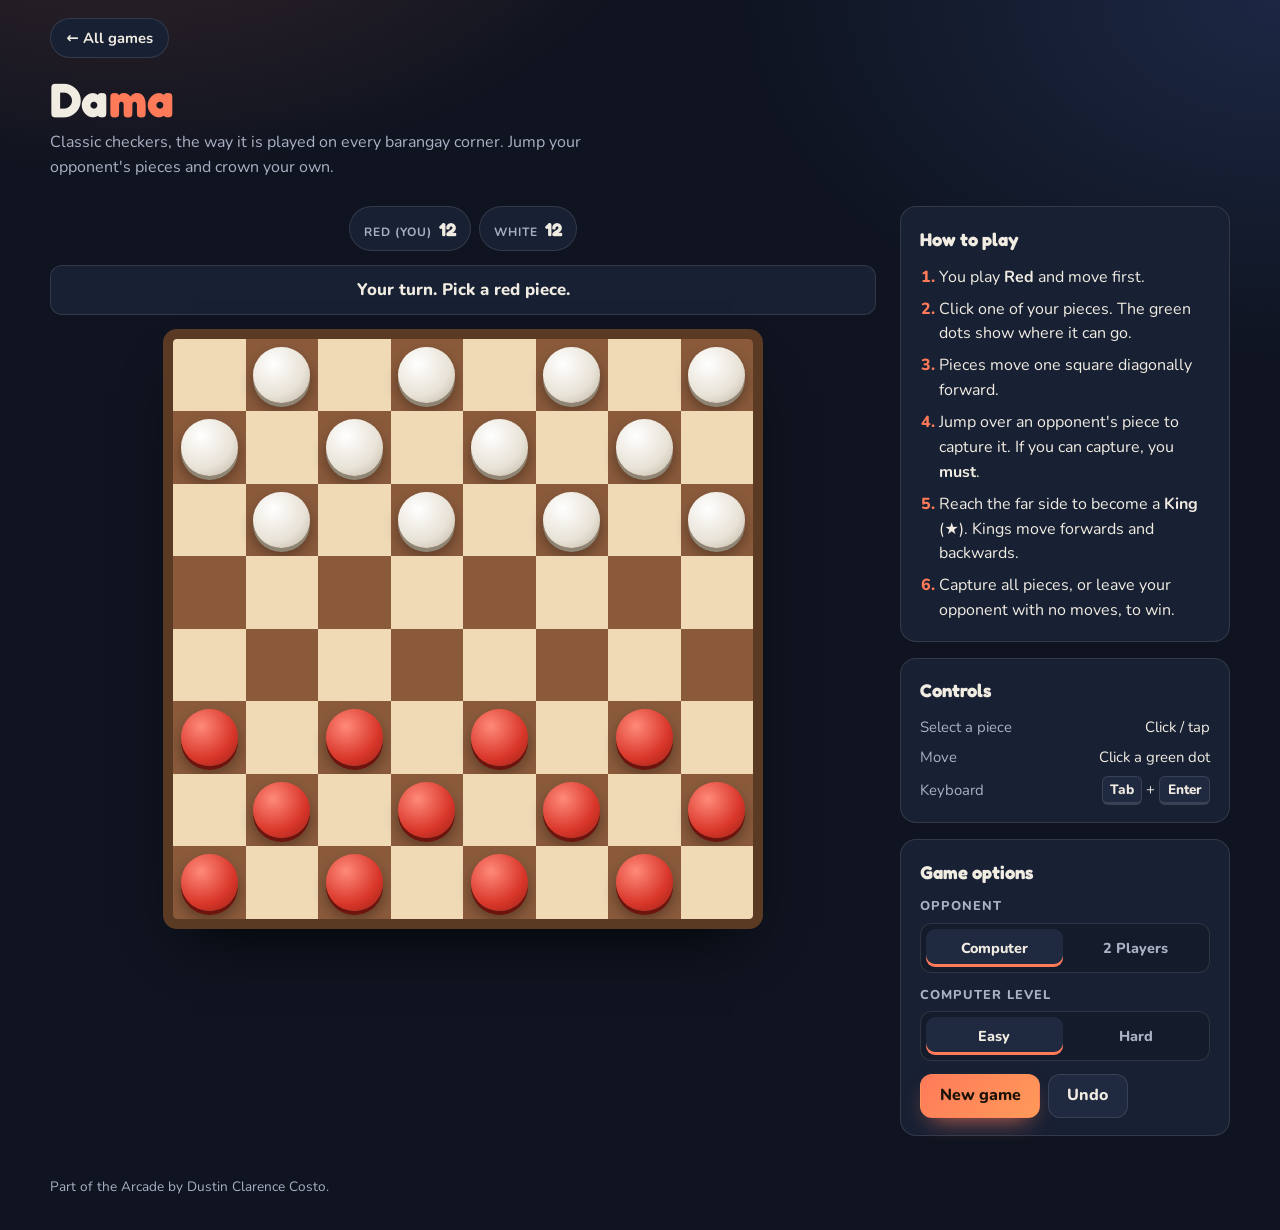
==== dama/index.html @ 762856e3 "Add Arcade: nine browser games Dama, Four in a Row, XOX, Pixel Snake, Number Merge, Sky Stack, Paper" ====
<!doctype html>
<html lang="en">
  <head>
    <meta charset="UTF-8" />
    <meta name="viewport" content="width=device-width, initial-scale=1.0" />
    <title>Dama · Arcade</title>
    <meta name="description" content="Classic Filipino checkers (dama). Play against the computer or a friend." />
    <link rel="icon" href="../favicon.svg" type="image/svg+xml" />
    <link rel="preconnect" href="https://fonts.googleapis.com" />
    <link rel="preconnect" href="https://fonts.gstatic.com" crossorigin />
    <link href="https://fonts.googleapis.com/css2?family=Fredoka:wght@500;600;700&family=Nunito:wght@500;700;800;900&display=swap" rel="stylesheet" />
    <link rel="stylesheet" href="../shared.css" />
    <link rel="stylesheet" href="style.css" />
  </head>
  <body>
    <header class="top wrap">
      <div class="top__row">
        <a class="back" href="../">← All games</a>
      </div>
      <h1 class="title">Da<span>ma</span></h1>
      <p class="tagline">Classic checkers, the way it is played on every barangay corner. Jump your opponent's pieces and crown your own.</p>
    </header>
    <main class="wrap layout">
      <section class="stage" aria-label="Game">
        <div class="hud"><div class="chip"><span>Red (you)</span><b id="red-count">12</b></div><div class="chip"><span>White</span><b id="white-count">12</b></div></div>
        <p class="status" id="status" role="status">Your turn. Pick a red piece.</p>
        <div class="board" id="board" role="grid" aria-label="Dama board"></div>
      </section>
      <aside class="panel">
        <div class="card">
          <h2>How to play</h2>
          <ol class="steps">
            <li>You play <b>Red</b> and move first.</li>
            <li>Click one of your pieces. The green dots show where it can go.</li>
            <li>Pieces move one square diagonally forward.</li>
            <li>Jump over an opponent's piece to capture it. If you can capture, you <b>must</b>.</li>
            <li>Reach the far side to become a <b>King</b> (★). Kings move forwards and backwards.</li>
            <li>Capture all pieces, or leave your opponent with no moves, to win.</li>
          </ol>
        </div>
        <div class="card">
          <h2>Controls</h2>
          <dl class="keys">
            <div><dt>Select a piece</dt><dd>Click / tap</dd></div>
            <div><dt>Move</dt><dd>Click a green dot</dd></div>
            <div><dt>Keyboard</dt><dd><kbd>Tab</kbd> + <kbd>Enter</kbd></dd></div>
          </dl>
        </div>
        <div class="card">
          <h2>Game options</h2>
          <div class="field"><span id="lbl-mode">Opponent</span><div class="seg" role="group" aria-labelledby="lbl-mode"><button type="button" data-mode="cpu" aria-pressed="true">Computer</button><button type="button" data-mode="two" aria-pressed="false">2 Players</button></div></div>
          <div class="field"><span id="lbl-level">Computer level</span><div class="seg" role="group" aria-labelledby="lbl-level"><button type="button" data-level="easy" aria-pressed="true">Easy</button><button type="button" data-level="hard" aria-pressed="false">Hard</button></div></div>
          <div class="row"><button type="button" class="btn btn--primary" id="new">New game</button><button type="button" class="btn" id="undo">Undo</button></div>
        </div>
      </aside>
    </main>
    <footer class="wrap foot">Part of the Arcade by Dustin Clarence Costo.</footer>
    <script type="module" src="game.js"></script>
  </body>
</html>
---- shared.css ----
/* Arcade — shared look for every game page */
:root {
  --bg: #0f1420;
  --bg-2: #141b2b;
  --card: #182033;
  --card-2: #1f2940;
  --text: #f1ece2;
  --muted: #a9b1c4;
  --line: rgba(241, 236, 226, 0.12);
  --accent: #ff7a59;
  --gold: #ffc857;
  --teal: #4fd1b5;
  --blue: #5b8cff;
  --pink: #ff6b9a;
  --focus: #ffd166;
  --radius: 16px;
  --sans: 'Nunito', system-ui, -apple-system, 'Segoe UI', Roboto, Arial, sans-serif;
  --display: 'Fredoka', 'Nunito', system-ui, sans-serif;
}

* { box-sizing: border-box; }
html, body { margin: 0; }
body {
  min-height: 100vh;
  font-family: var(--sans);
  font-size: 1rem;
  line-height: 1.55;
  color: var(--text);
  background:
    radial-gradient(900px 500px at 10% -10%, rgba(255, 122, 89, 0.16), transparent 60%),
    radial-gradient(900px 600px at 100% 0%, rgba(91, 140, 255, 0.16), transparent 60%),
    var(--bg);
}
h1, h2, h3, p { margin: 0; }
button { font: inherit; color: inherit; cursor: pointer; }
:focus-visible { outline: 3px solid var(--focus); outline-offset: 3px; border-radius: 6px; }
.visually-hidden { position: absolute !important; width: 1px; height: 1px; overflow: hidden; clip: rect(0 0 0 0); white-space: nowrap; }
.wrap { width: min(100% - 2rem, 1180px); margin-inline: auto; }

/* ---------- Top bar ---------- */
.top { padding: 1.1rem 0 0.4rem; }
.top__row { display: flex; flex-wrap: wrap; align-items: center; justify-content: space-between; gap: 0.75rem; }
.back {
  display: inline-flex; align-items: center; gap: 0.45rem;
  padding: 0.5rem 0.95rem; border-radius: 999px;
  border: 1px solid var(--line); background: var(--card);
  color: var(--text); text-decoration: none; font-weight: 700; font-size: 0.92rem;
  transition: border-color 0.2s, transform 0.2s;
}
.back:hover { border-color: var(--accent); transform: translateX(-2px); }
.title { margin-top: 1rem; font-family: var(--display); font-weight: 700; font-size: clamp(2rem, 5vw, 3rem); letter-spacing: 0.01em; line-height: 1.05; }
.title span { color: var(--accent); }
.tagline { margin-top: 0.35rem; color: var(--muted); max-width: 60ch; }

/* ---------- Layout ---------- */
.layout { display: grid; grid-template-columns: minmax(0, 1fr) 330px; gap: 1.5rem; align-items: start; padding: 1.25rem 0 2.5rem; }
@media (max-width: 900px) { .layout { grid-template-columns: 1fr; } }
.stage { display: flex; flex-direction: column; align-items: center; gap: 0.85rem; min-width: 0; }

/* status bar above the board */
.hud { display: flex; flex-wrap: wrap; justify-content: center; gap: 0.5rem; width: 100%; }
.chip { display: inline-flex; align-items: baseline; gap: 0.4rem; padding: 0.45rem 0.9rem; border-radius: 999px; background: var(--card); border: 1px solid var(--line); font-weight: 700; }
.chip span { font-size: 0.75rem; text-transform: uppercase; letter-spacing: 0.08em; color: var(--muted); }
.chip b { font-family: var(--display); font-size: 1.15rem; }
.status { width: 100%; text-align: center; padding: 0.7rem 1rem; border-radius: 12px; background: var(--card); border: 1px solid var(--line); font-weight: 800; font-size: 1.05rem; }
.status.win { border-color: var(--teal); color: var(--teal); }
.status.lose { border-color: var(--accent); color: var(--accent); }

/* game canvas / board frame */
.screen { position: relative; width: 100%; max-width: 640px; border-radius: 20px; overflow: hidden; border: 1px solid var(--line); background: var(--bg-2); box-shadow: 0 30px 70px -35px #000; touch-action: none; }
.screen canvas { display: block; width: 100%; height: auto; }

/* start / game-over overlay */
.overlay { position: absolute; inset: 0; display: grid; place-content: center; justify-items: center; gap: 0.8rem; padding: 1.5rem; text-align: center; background: rgba(10, 13, 22, 0.78); backdrop-filter: blur(3px); }
.overlay[hidden] { display: none; }
.overlay h2 { font-family: var(--display); font-size: clamp(1.7rem, 5vw, 2.4rem); }
.overlay p { color: var(--muted); max-width: 32ch; }
.overlay .big { font-family: var(--display); font-size: 1.4rem; color: var(--gold); }

/* ---------- Side panel ---------- */
.panel { display: flex; flex-direction: column; gap: 1rem; }
.card { background: var(--card); border: 1px solid var(--line); border-radius: var(--radius); padding: 1.1rem 1.2rem; }
.card h2 { font-family: var(--display); font-size: 1.15rem; margin-bottom: 0.7rem; }
.steps { margin: 0; padding-left: 1.2rem; display: grid; gap: 0.45rem; }
.steps li::marker { color: var(--accent); font-weight: 800; }
.keys { display: grid; gap: 0.45rem; margin: 0; }
.keys div { display: flex; justify-content: space-between; gap: 0.75rem; align-items: center; font-size: 0.93rem; }
.keys dt { color: var(--muted); }
.keys dd { margin: 0; text-align: right; }
kbd { display: inline-block; min-width: 1.7rem; padding: 0.1rem 0.45rem; border-radius: 6px; border: 1px solid var(--line); border-bottom-width: 3px; background: var(--card-2); font-family: inherit; font-size: 0.85rem; font-weight: 800; text-align: center; color: var(--text); }

/* ---------- Buttons ---------- */
.btn { display: inline-flex; align-items: center; justify-content: center; gap: 0.4rem; min-height: 2.75rem; padding: 0.5rem 1.15rem; border-radius: 12px; border: 1px solid var(--line); background: var(--card-2); font-weight: 800; transition: transform 0.15s, background-color 0.2s, border-color 0.2s; }
.btn:hover { border-color: var(--accent); transform: translateY(-1px); }
.btn:active { transform: translateY(1px); }
.btn--primary { background: linear-gradient(135deg, var(--accent), #ff9a5a); border-color: transparent; color: #1b1208; box-shadow: 0 10px 24px -12px var(--accent); }
.btn--wide { width: 100%; }
.row { display: flex; flex-wrap: wrap; gap: 0.5rem; }
.seg { display: grid; grid-auto-flow: column; grid-auto-columns: 1fr; gap: 0.3rem; padding: 0.3rem; border-radius: 12px; background: var(--bg-2); border: 1px solid var(--line); }
.seg button { min-height: 2.4rem; border: 0; border-radius: 9px; background: transparent; font-weight: 800; font-size: 0.9rem; color: var(--muted); }
.seg button[aria-pressed='true'] { background: var(--card-2); color: var(--text); box-shadow: inset 0 -3px 0 var(--accent); }
.field { display: grid; gap: 0.35rem; margin-bottom: 0.8rem; }
.field > span { font-size: 0.8rem; font-weight: 800; color: var(--muted); text-transform: uppercase; letter-spacing: 0.08em; }

/* on-screen touch pad */
.pad { display: none; grid-template-columns: repeat(3, 3.6rem); grid-template-rows: repeat(2, 3.6rem); gap: 0.4rem; justify-content: center; }
.pad button { border-radius: 14px; border: 1px solid var(--line); background: var(--card); font-size: 1.4rem; font-weight: 900; touch-action: manipulation; user-select: none; }
.pad button:active, .pad button.down { background: var(--card-2); border-color: var(--accent); }
.pad .up { grid-column: 2; grid-row: 1; }
.pad .left { grid-column: 1; grid-row: 2; }
.pad .down-btn { grid-column: 2; grid-row: 2; }
.pad .right { grid-column: 3; grid-row: 2; }
@media (hover: none), (max-width: 900px) { .pad { display: grid; } }

.foot { padding: 0 0 2rem; color: var(--muted); font-size: 0.85rem; }

@media (prefers-reduced-motion: reduce) { * { transition: none !important; animation: none !important; } }
---- dama/style.css ----
.board {
  display: grid;
  grid-template-columns: repeat(8, 1fr);
  width: min(100%, 600px);
  aspect-ratio: 1;
  border-radius: 14px;
  overflow: hidden;
  border: 10px solid #5a3a22;
  box-shadow: 0 30px 60px -30px #000, inset 0 0 0 1px rgba(0, 0, 0, 0.3);
}
.sq { position: relative; display: grid; place-items: center; border: 0; padding: 0; background: #f0d9b5; }
.sq.dark { background: #8a5a3b; }
.sq.dark:hover { background: #9a6847; }
.sq.sel { background: #b98a2a !important; }
.sq.last { box-shadow: inset 0 0 0 4px rgba(255, 200, 87, 0.65); }
.sq.must::before { content: ''; position: absolute; inset: 6%; border-radius: 50%; border: 3px dashed #ffc857; animation: pulse 1.2s ease-in-out infinite; }
.dot { width: 30%; height: 30%; border-radius: 50%; background: #4fd1b5; box-shadow: 0 0 0 4px rgba(79, 209, 181, 0.35); pointer-events: none; }
.piece { width: 78%; height: 78%; border-radius: 50%; display: grid; place-items: center; font-size: clamp(0.9rem, 3.4vw, 1.6rem); font-weight: 900; transition: transform 0.18s; pointer-events: none; }
.piece.red { background: radial-gradient(circle at 35% 30%, #ff8a7a, #d9372a 60%, #9c1f16); box-shadow: 0 4px 0 #6e140e, 0 8px 14px rgba(0, 0, 0, 0.35); color: #ffe1a8; }
.piece.white { background: radial-gradient(circle at 35% 30%, #ffffff, #e8e2d6 60%, #b9b0a0); box-shadow: 0 4px 0 #8f8574, 0 8px 14px rgba(0, 0, 0, 0.35); color: #9c1f16; }
.sq:hover .piece { transform: translateY(-2px); }
@keyframes pulse { 50% { opacity: 0.35; } }
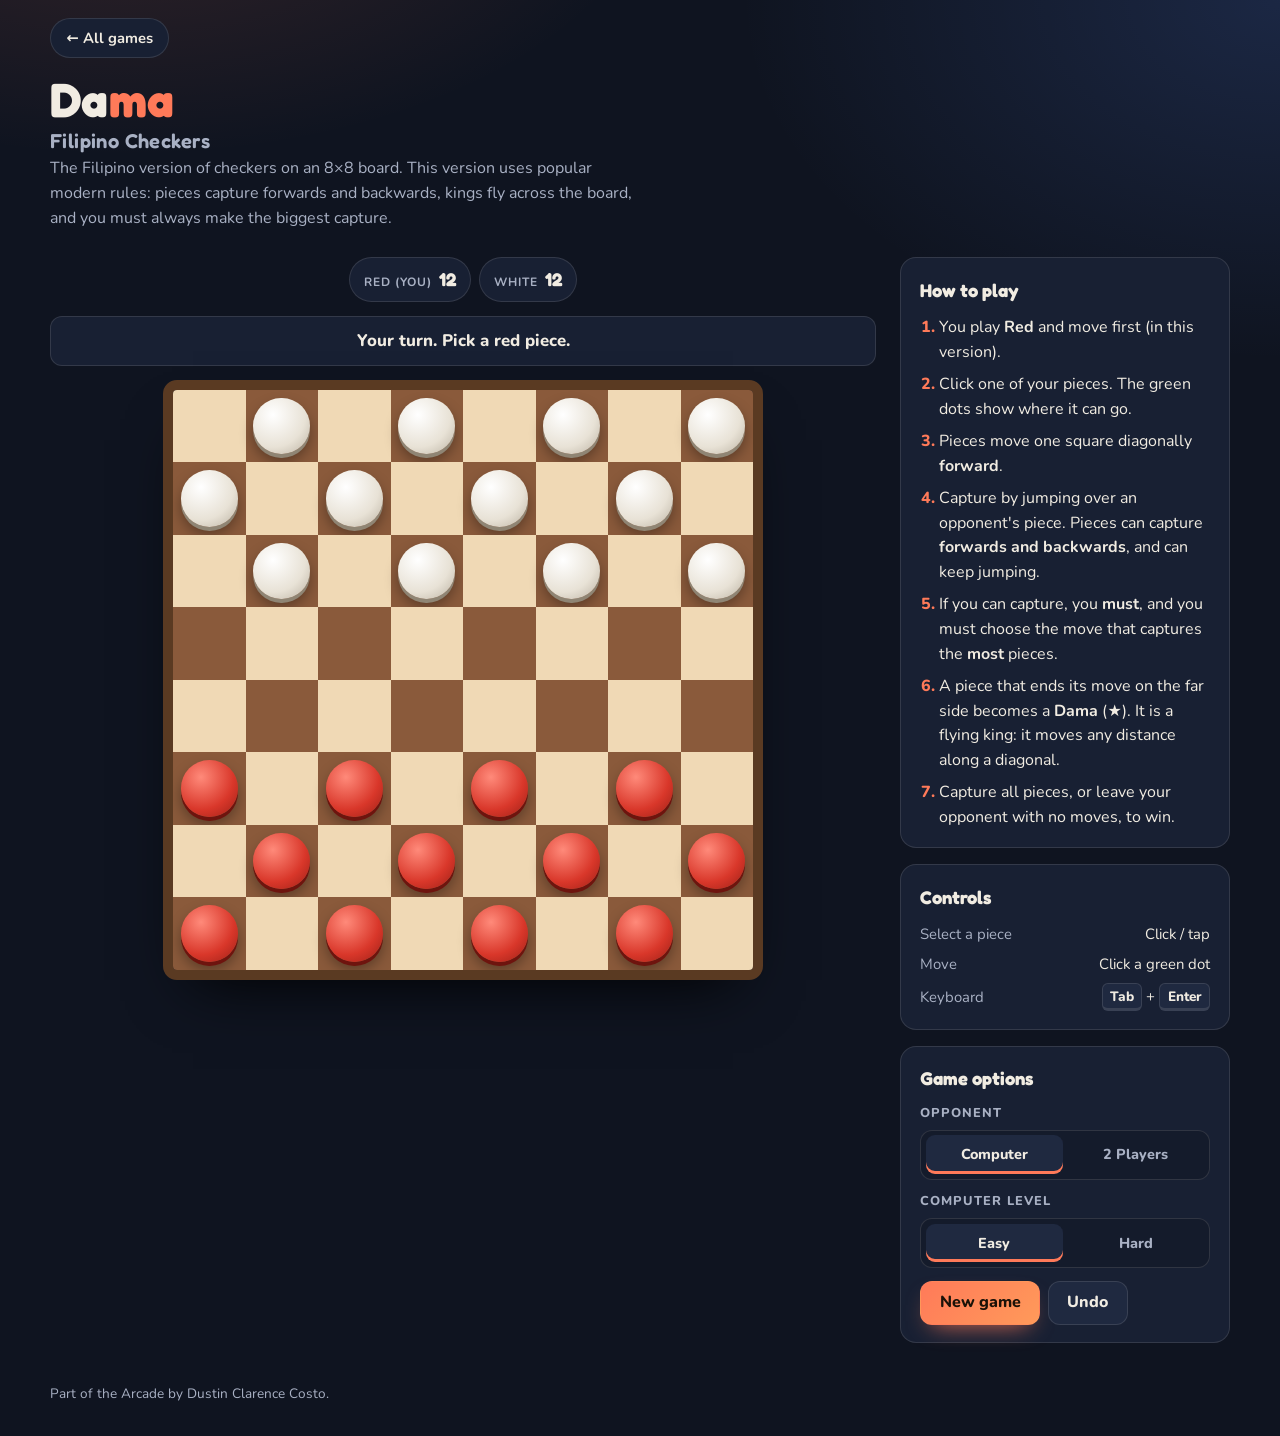
==== commit 92234512: "Filipino Dama rules, rename city chase to Moonlit Cash Run, clearer titles - Dama: men capture both " ====
--- a/dama/index.html
+++ b/dama/index.html
@@ -3,8 +3,8 @@
   <head>
     <meta charset="UTF-8" />
     <meta name="viewport" content="width=device-width, initial-scale=1.0" />
-    <title>Dama · Arcade</title>
-    <meta name="description" content="Classic Filipino checkers (dama). Play against the computer or a friend." />
+    <title>Dama (Filipino Checkers) · Arcade</title>
+    <meta name="description" content="Dama, the Filipino version of checkers: men capture both ways, kings fly, and you must take the most pieces. Play the computer or a friend." />
     <link rel="icon" href="../favicon.svg" type="image/svg+xml" />
     <link rel="preconnect" href="https://fonts.googleapis.com" />
     <link rel="preconnect" href="https://fonts.gstatic.com" crossorigin />
@@ -17,8 +17,8 @@
       <div class="top__row">
         <a class="back" href="../">← All games</a>
       </div>
-      <h1 class="title">Da<span>ma</span></h1>
-      <p class="tagline">Classic checkers, the way it is played on every barangay corner. Jump your opponent's pieces and crown your own.</p>
+      <h1 class="title">Da<span>ma</span> <small class="subtitle">Filipino Checkers</small></h1>
+      <p class="tagline">The Filipino version of checkers on an 8×8 board. This version uses popular modern rules: pieces capture forwards and backwards, kings fly across the board, and you must always make the biggest capture.</p>
     </header>
     <main class="wrap layout">
       <section class="stage" aria-label="Game">
@@ -30,11 +30,12 @@
         <div class="card">
           <h2>How to play</h2>
           <ol class="steps">
-            <li>You play <b>Red</b> and move first.</li>
+            <li>You play <b>Red</b> and move first (in this version).</li>
             <li>Click one of your pieces. The green dots show where it can go.</li>
-            <li>Pieces move one square diagonally forward.</li>
-            <li>Jump over an opponent's piece to capture it. If you can capture, you <b>must</b>.</li>
-            <li>Reach the far side to become a <b>King</b> (★). Kings move forwards and backwards.</li>
+            <li>Pieces move one square diagonally <b>forward</b>.</li>
+            <li>Capture by jumping over an opponent's piece. Pieces can capture <b>forwards and backwards</b>, and can keep jumping.</li>
+            <li>If you can capture, you <b>must</b>, and you must choose the move that captures the <b>most</b> pieces.</li>
+            <li>A piece that ends its move on the far side becomes a <b>Dama</b> (★). It is a flying king: it moves any distance along a diagonal.</li>
             <li>Capture all pieces, or leave your opponent with no moves, to win.</li>
           </ol>
         </div>
--- a/shared.css
+++ b/shared.css
@@ -115,3 +115,5 @@
 .foot { padding: 0 0 2rem; color: var(--muted); font-size: 0.85rem; }
 
 @media (prefers-reduced-motion: reduce) { * { transition: none !important; animation: none !important; } }
+
+.subtitle { display: block; margin-top: 0.3rem; font-size: 0.42em; font-weight: 600; color: var(--muted); letter-spacing: 0.02em; }
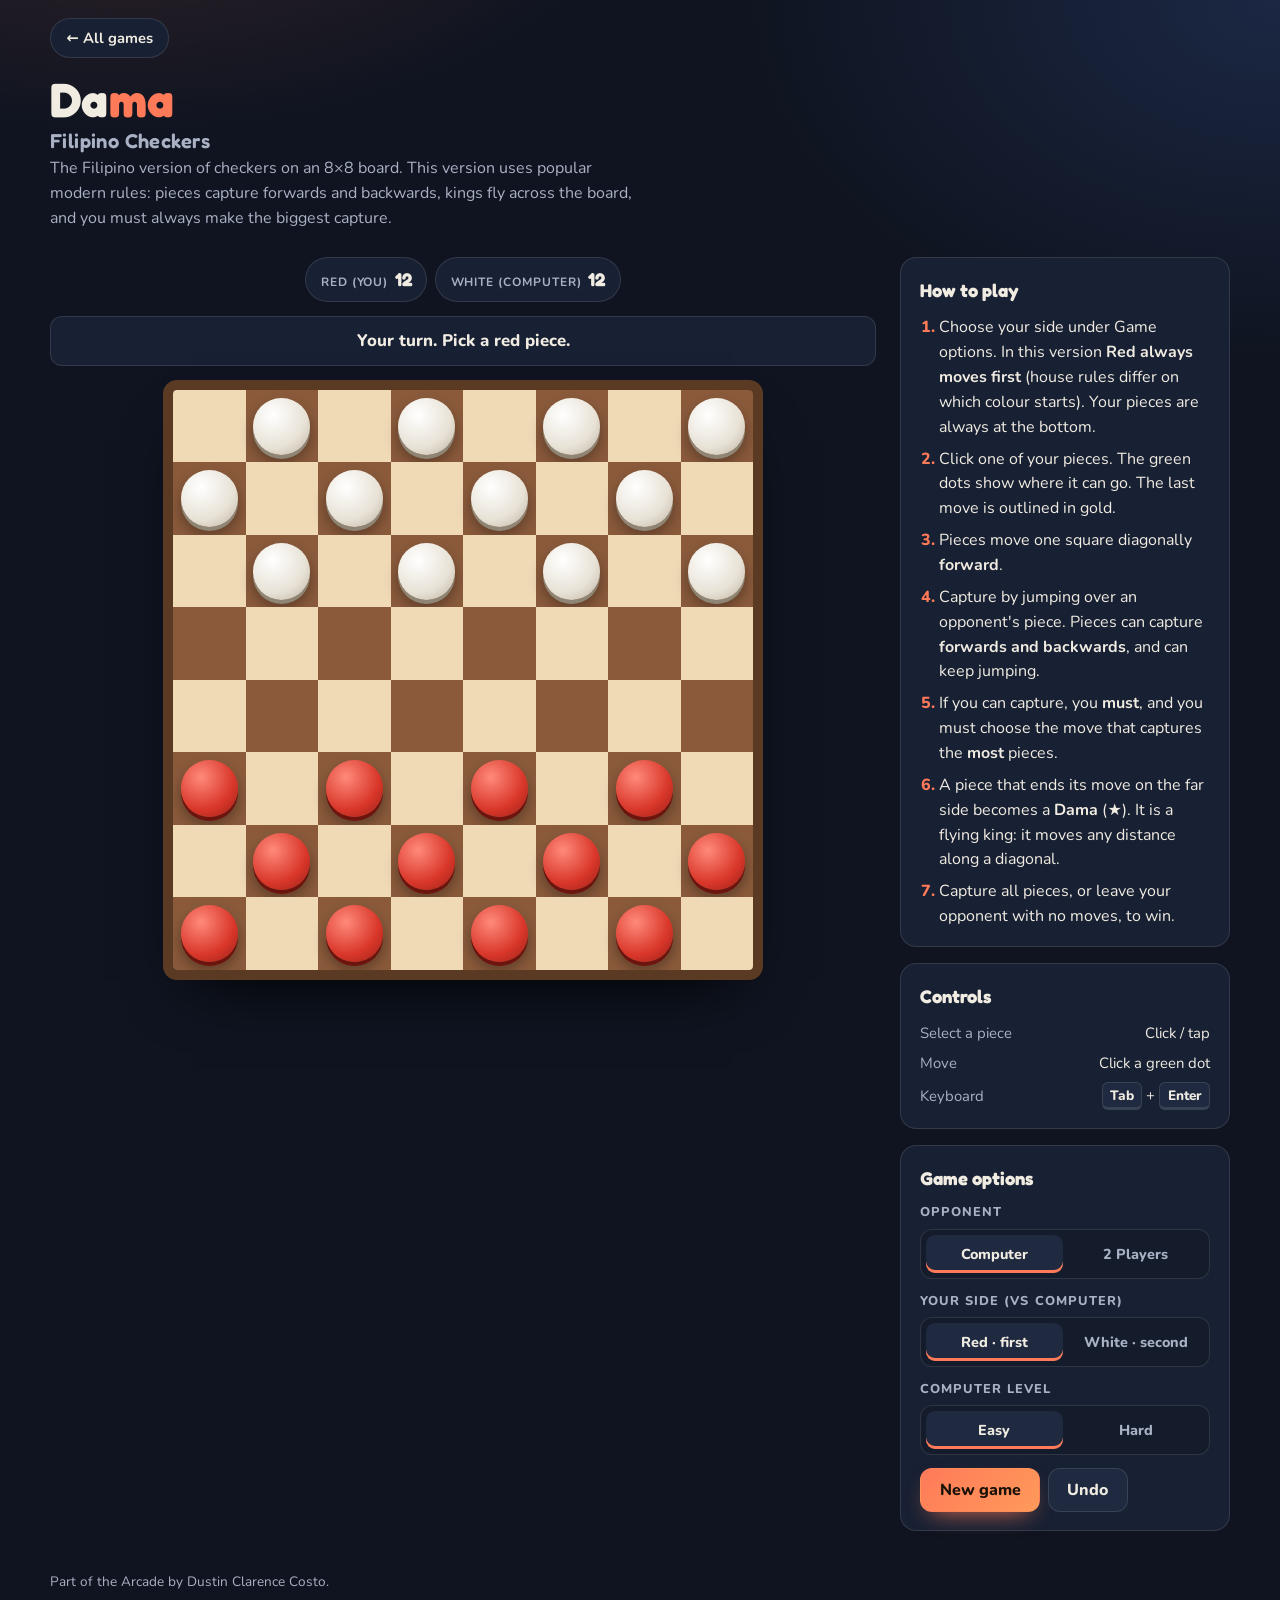
==== commit 4a0909c6: "Add Upfern, side choice, smooth move animations, Sky Stack sway, harder Paper Plane, Cash Run steeri" ====
--- a/dama/index.html
+++ b/dama/index.html
@@ -22,16 +22,16 @@
     </header>
     <main class="wrap layout">
       <section class="stage" aria-label="Game">
-        <div class="hud"><div class="chip"><span>Red (you)</span><b id="red-count">12</b></div><div class="chip"><span>White</span><b id="white-count">12</b></div></div>
+        <div class="hud"><div class="chip"><span id="red-label">Red (you)</span><b id="red-count">12</b></div><div class="chip"><span id="white-label">White (computer)</span><b id="white-count">12</b></div></div>
         <p class="status" id="status" role="status">Your turn. Pick a red piece.</p>
-        <div class="board" id="board" role="grid" aria-label="Dama board"></div>
+        <div class="board" id="board" role="group" aria-label="Dama board"></div>
       </section>
       <aside class="panel">
         <div class="card">
           <h2>How to play</h2>
           <ol class="steps">
-            <li>You play <b>Red</b> and move first (in this version).</li>
-            <li>Click one of your pieces. The green dots show where it can go.</li>
+            <li>Choose your side under Game options. In this version <b>Red always moves first</b> (house rules differ on which colour starts). Your pieces are always at the bottom.</li>
+            <li>Click one of your pieces. The green dots show where it can go. The last move is outlined in gold.</li>
             <li>Pieces move one square diagonally <b>forward</b>.</li>
             <li>Capture by jumping over an opponent's piece. Pieces can capture <b>forwards and backwards</b>, and can keep jumping.</li>
             <li>If you can capture, you <b>must</b>, and you must choose the move that captures the <b>most</b> pieces.</li>
@@ -50,6 +50,7 @@
         <div class="card">
           <h2>Game options</h2>
           <div class="field"><span id="lbl-mode">Opponent</span><div class="seg" role="group" aria-labelledby="lbl-mode"><button type="button" data-mode="cpu" aria-pressed="true">Computer</button><button type="button" data-mode="two" aria-pressed="false">2 Players</button></div></div>
+          <div class="field"><span id="lbl-side">Your side (vs computer)</span><div class="seg" role="group" aria-labelledby="lbl-side"><button type="button" data-side="red" aria-pressed="true">Red · first</button><button type="button" data-side="white" aria-pressed="false">White · second</button></div></div>
           <div class="field"><span id="lbl-level">Computer level</span><div class="seg" role="group" aria-labelledby="lbl-level"><button type="button" data-level="easy" aria-pressed="true">Easy</button><button type="button" data-level="hard" aria-pressed="false">Hard</button></div></div>
           <div class="row"><button type="button" class="btn btn--primary" id="new">New game</button><button type="button" class="btn" id="undo">Undo</button></div>
         </div>
--- a/dama/style.css
+++ b/dama/style.css
@@ -1,6 +1,8 @@
 .board {
   display: grid;
-  grid-template-columns: repeat(8, 1fr);
+  /* fixed rows AND columns: every square stays the same size, whatever is on it */
+  grid-template-columns: repeat(8, minmax(0, 1fr));
+  grid-template-rows: repeat(8, minmax(0, 1fr));
   width: min(100%, 600px);
   aspect-ratio: 1;
   border-radius: 14px;
@@ -8,15 +10,32 @@
   border: 10px solid #5a3a22;
   box-shadow: 0 30px 60px -30px #000, inset 0 0 0 1px rgba(0, 0, 0, 0.3);
 }
-.sq { position: relative; display: grid; place-items: center; border: 0; padding: 0; background: #f0d9b5; }
+.sq { position: relative; display: grid; place-items: center; min-width: 0; min-height: 0; border: 0; padding: 0; background: #f0d9b5; overflow: visible; }
 .sq.dark { background: #8a5a3b; }
 .sq.dark:hover { background: #9a6847; }
 .sq.sel { background: #b98a2a !important; }
-.sq.last { box-shadow: inset 0 0 0 4px rgba(255, 200, 87, 0.65); }
+.sq.last { box-shadow: inset 0 0 0 4px rgba(255, 200, 87, 0.75); }
 .sq.must::before { content: ''; position: absolute; inset: 6%; border-radius: 50%; border: 3px dashed #ffc857; animation: pulse 1.2s ease-in-out infinite; }
+.sq.moving { z-index: 5; }
 .dot { width: 30%; height: 30%; border-radius: 50%; background: #4fd1b5; box-shadow: 0 0 0 4px rgba(79, 209, 181, 0.35); pointer-events: none; }
-.piece { width: 78%; height: 78%; border-radius: 50%; display: grid; place-items: center; font-size: clamp(0.9rem, 3.4vw, 1.6rem); font-weight: 900; transition: transform 0.18s; pointer-events: none; }
+.piece {
+  position: relative;
+  width: 78%;
+  height: auto;
+  aspect-ratio: 1;
+  border-radius: 50%;
+  display: grid;
+  place-items: center;
+  font-size: clamp(0.9rem, 3.4vw, 1.6rem);
+  line-height: 1;
+  font-weight: 900;
+  transition: transform 0.18s;
+  pointer-events: none;
+  will-change: transform;
+}
 .piece.red { background: radial-gradient(circle at 35% 30%, #ff8a7a, #d9372a 60%, #9c1f16); box-shadow: 0 4px 0 #6e140e, 0 8px 14px rgba(0, 0, 0, 0.35); color: #ffe1a8; }
 .piece.white { background: radial-gradient(circle at 35% 30%, #ffffff, #e8e2d6 60%, #b9b0a0); box-shadow: 0 4px 0 #8f8574, 0 8px 14px rgba(0, 0, 0, 0.35); color: #9c1f16; }
+.piece.crown { animation: crown 0.45s ease-out; }
 .sq:hover .piece { transform: translateY(-2px); }
 @keyframes pulse { 50% { opacity: 0.35; } }
+@keyframes crown { 40% { transform: scale(1.18); } }
